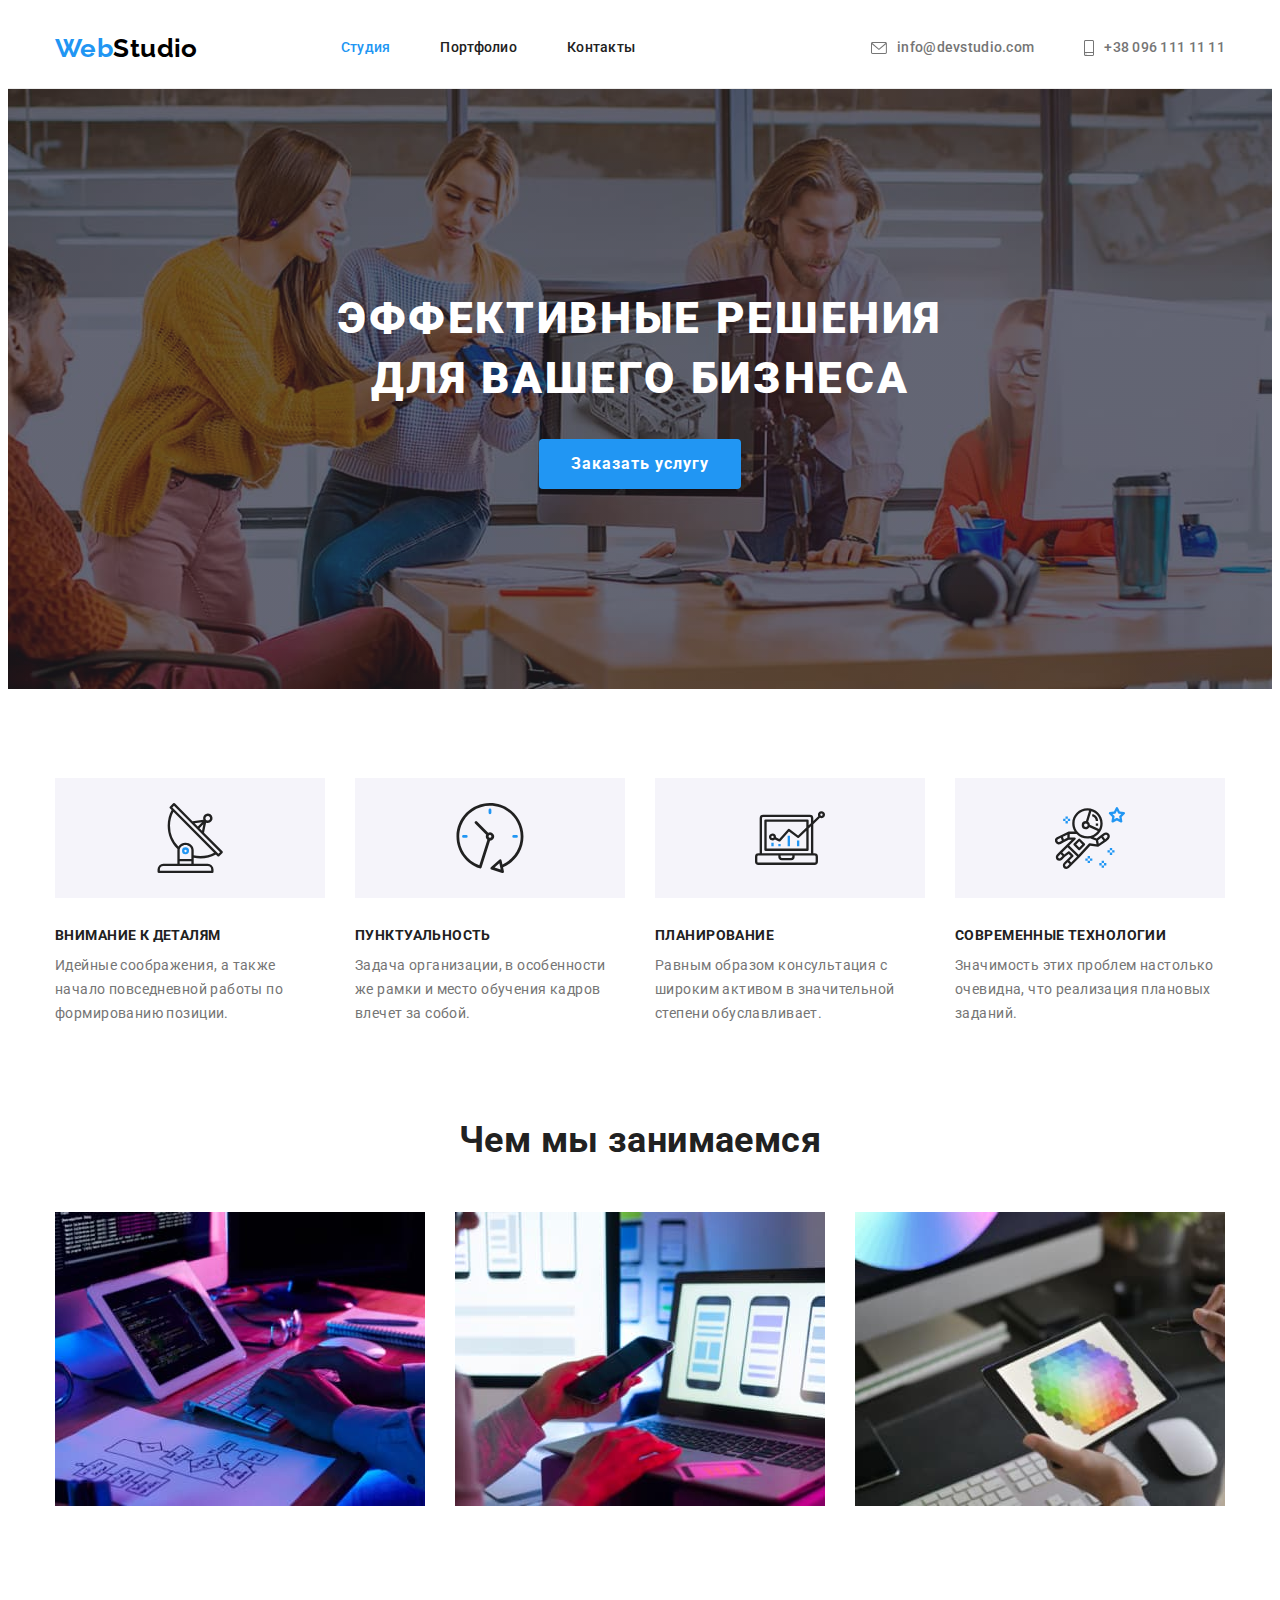
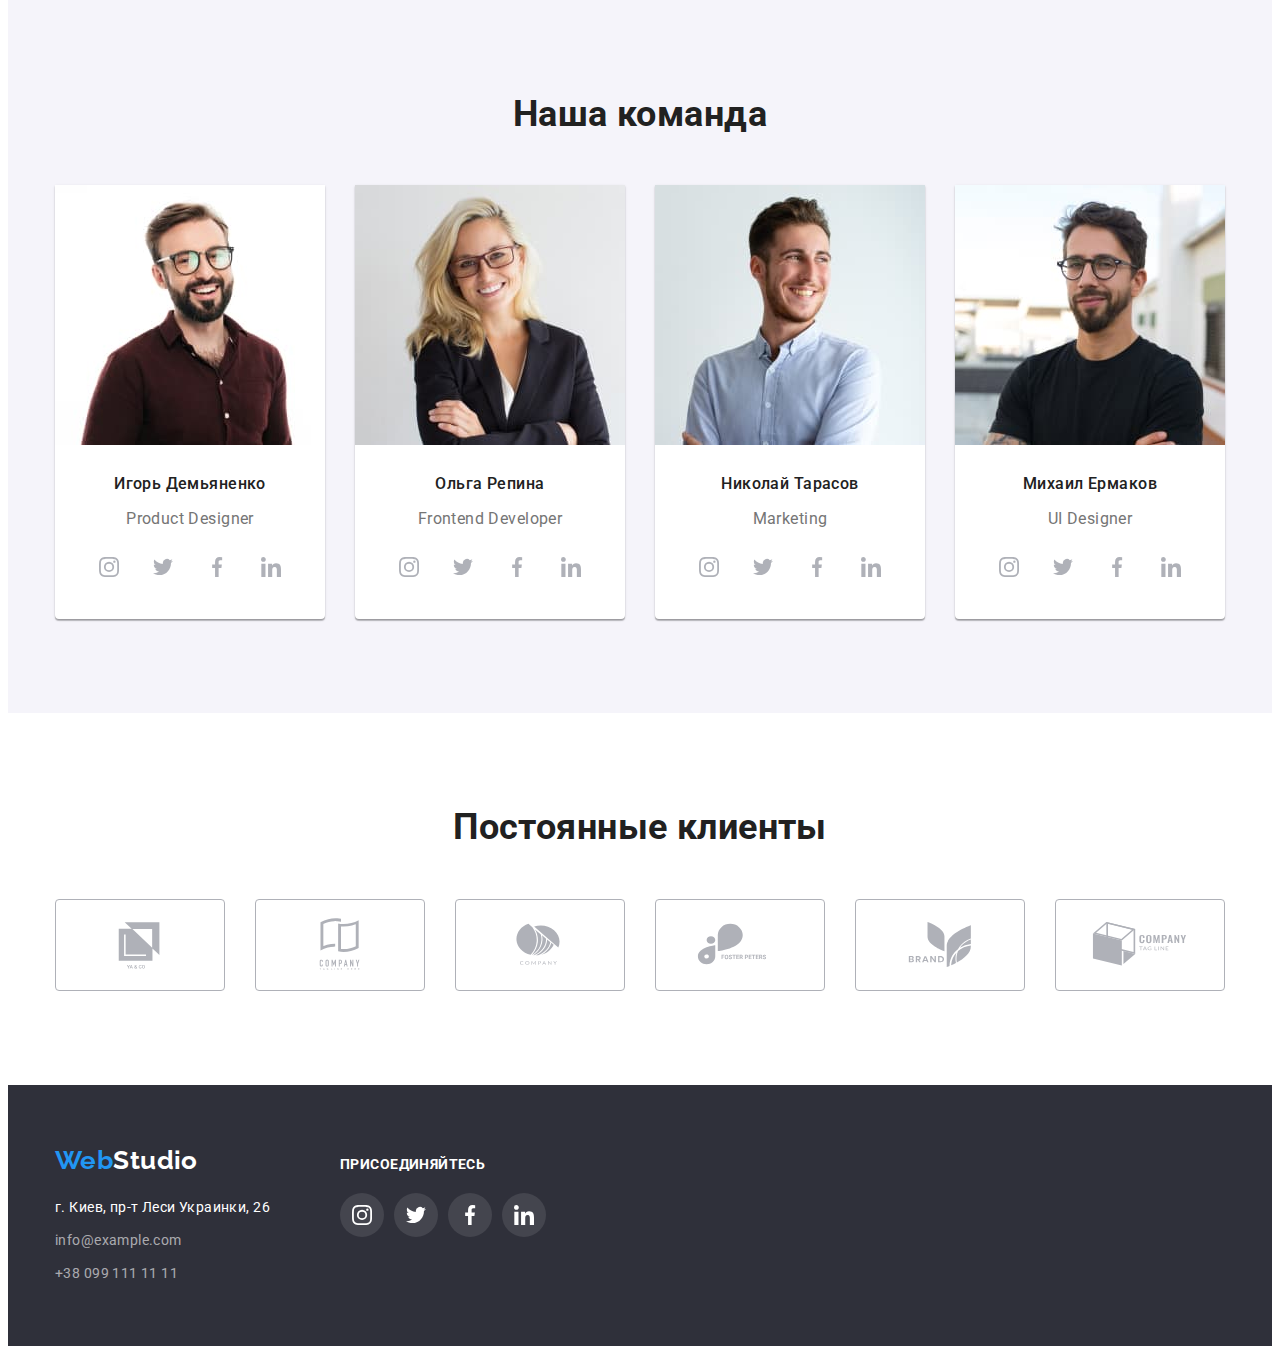
==== index.html @ 77bfec28 "создание модального окна" ====
<!DOCTYPE html>
<html lang="ru">
  <head>
    <meta charset="UTF-8" />
    <meta http-equiv="X-UA-Compatible" content="IE=edge" />
    <meta name="viewport" content="width=device-width, initial-scale=1.0" />
    <title>Photo app</title>
    <!-- Fonts start -->
    <link rel="preconnect" href="https://fonts.googleapis.com" />
    <link rel="preconnect" href="https://fonts.gstatic.com" crossorigin />
    <link
      href="https://fonts.googleapis.com/css2?family=Raleway:wght@700&family=Roboto:wght@400;500;700;900&display=swap"
      rel="stylesheet"
    />
    <!-- Fonts end -->
    <!-- Normalize styles start -->
    <link
      rel="stylesheet"
      href="https://cdnjs.cloudflare.com/ajax/libs/modern-normalize/1.1.0/modern-normalize.min.css"
      integrity="sha512-wpPYUAdjBVSE4KJnH1VR1HeZfpl1ub8YT/NKx4PuQ5NmX2tKuGu6U/JRp5y+Y8XG2tV+wKQpNHVUX03MfMFn9Q=="
      crossorigin="anonymous"
      referrerpolicy="no-referrer"
    />
    <!-- Normalize styles end -->
    <!-- Custom styles start -->
    <link rel="stylesheet" href="./css/style.css" />
    <!-- Custom styles end -->
  </head>
  <body>
    <!--Header-->
    <header class="header">
      <div class="container header-container">
        <nav class="header-nav">
          <a class="logo link" lang="en" href="index.html"
            >Web<span class="logo-studio-light">Studio</span></a
          >
          <ul class="site-nav list">
            <li class="item">
              <a class="current site-nav-item link" href="">Студия</a>
            </li>
            <li class="item">
              <a class="site-nav-item link" href="./portfolio.html">Портфолио</a>
            </li>
            <li class="item">
              <a class="site-nav-item link" href="">Контакты</a>
            </li>
          </ul>
        </nav>
        <ul class="aut-nav list">
          <li class="item">
            <a class="link current" href="mailto:info@devstudio.com">
              <svg class="header-icon icon-envelope" height="12px" width="16px">
                <use href="./images/icons.svg#icon-envelope"></use>
              </svg>
              info@devstudio.com</a
            >
          </li>
          <li class="item">
            <a class="link current" href="tel:+380961111111">
              <svg class="header-icon icon-smartphone" height="16px" width="10px">
                <use href="./images/icons.svg#icon-smartphone"></use>
              </svg>
              +38 096 111 11 11</a
            >
          </li>
        </ul>
      </div>
    </header>
    <!--  -->
    <!--Main-->
    <main>
      <!-- Hero -->
      <section class="hero overlay">
        <div class="container">
          <h1 class="hero-title">Эффективные решения для вашего бизнеса</h1>
          <button class="button" type="button" data-modal-open>Заказать услугу</button>
        </div>
      </section>
      <!--Features-->
      <section class="section-features section">
        <div class="container">
          <h2 class="section-title visually-hidden">Особенности</h2>
          <ul class="features list">
            <li class="item">
              <svg class="icon-group">
                <use href="./images/icons.svg#icon-Group"></use>
              </svg>
              <h3 class="title">Внимание к деталям</h3>
              <p class="text">
                Идейные соображения, а также начало повседневной работы по формированию позиции.
              </p>
            </li>
            <li class="item icon-clock">
              <svg class="icon-group">
                <use href="./images/icons.svg#icon-clock"></use>
              </svg>
              <h3 class="title">Пунктуальность</h3>
              <p class="text">
                Задача организации, в особенности же рамки и место обучения кадров влечет за собой.
              </p>
            </li>
            <li class="item icon-diagram">
              <svg class="icon-group">
                <use href="./images/icons.svg#icon-diagram"></use>
              </svg>
              <h3 class="title">Планирование</h3>
              <p class="text">
                Равным образом консультация с широким активом в значительной степени обуславливает.
              </p>
            </li>
            <li class="item icon-astronaut">
              <svg class="icon-group">
                <use href="./images/icons.svg#icon-astronaut"></use>
              </svg>
              <h3 class="title">Современные технологии</h3>
              <p class="text">
                Значимость этих проблем настолько очевидна, что реализация плановых заданий.
              </p>
            </li>
          </ul>
        </div>
      </section>
      <!--About-->
      <section class="section-about section">
        <div class="container">
          <h2 class="section-title">Чем мы занимаемся</h2>
          <ul class="work-list list">
            <li class="item">
              <img
                class="pic"
                src="./images/about/box-1.jpeg"
                alt="Десктопные приложения"
                width="370"
              />
            </li>
            <li class="item">
              <img
                class="pic"
                src="./images/about/box-2.jpeg"
                alt="Мобилиные приложения"
                width="370"
              />
            </li>
            <li class="item">
              <img
                class="pic"
                src="./images/about/box-3.jpeg"
                alt="Дизайнерские решения"
                width="370"
              />
            </li>
          </ul>
        </div>
      </section>
      <!--Team-->
      <section class="section-team section">
        <div class="container">
          <h2 class="section-title">Наша команда</h2>
          <ul class="user-list list">
            <li class="item">
              <img
                class="avatar"
                src="./images/Team/img-1.jpeg"
                alt="Игорь Демьяненко"
                width="270"
              />
              <div class="user-list-text">
                <h3 class="title">Игорь Демьяненко</h3>
                <p class="text" lang="en">Product Designer</p>
                <ul class="social-media list">
                  <li class="social-media-item">
                    <a
                      class="social-media-link"
                      href=""
                      target="_blank"
                      rel="noopener noreferrer"
                      aria-label="Instagram"
                    >
                      <svg class="social-media-icon" width="20" height="20">
                        <use href="./images/icons.svg#icon-instagram"></use></svg
                    ></a>
                  </li>
                  <li class="social-media-item">
                    <a
                      class="social-media-link"
                      href=""
                      target="_blank"
                      rel="noopener noreferrer"
                      aria-label="Twitter"
                    >
                      <svg class="social-media-icon" width="20" height="20">
                        <use href="./images/icons.svg#icon-twitter"></use></svg
                    ></a>
                  </li>
                  <li class="social-media-item">
                    <a
                      class="social-media-link"
                      href=""
                      target="_blank"
                      rel="noopener noreferrer"
                      aria-label="Facebook"
                    >
                      <svg class="social-media-icon" width="20" height="20">
                        <use href="./images/icons.svg#icon-facebook"></use></svg
                    ></a>
                  </li>
                  <li class="social-media-item">
                    <a
                      class="social-media-link"
                      href=""
                      target="_blank"
                      rel="noopener noreferrer"
                      aria-label="Linkedin"
                    >
                      <svg class="social-media-icon" width="20" height="20">
                        <use href="./images/icons.svg#icon-linkedin"></use></svg
                    ></a>
                  </li>
                </ul>
              </div>
            </li>
            <li class="item">
              <img class="avatar" src="./images/Team/img-2.jpeg" alt="Ольга Репина" width="270" />
              <div class="user-list-text">
                <h3 class="title">Ольга Репина</h3>
                <p class="text" lang="en">Frontend Developer</p>
                <ul class="social-media list">
                  <li class="social-media-item">
                    <a
                      class="social-media-link"
                      href=""
                      target="_blank"
                      rel="noopener noreferrer"
                      aria-label="Instagram"
                    >
                      <svg class="social-media-icon" width="20" height="20">
                        <use href="./images/icons.svg#icon-instagram"></use></svg
                    ></a>
                  </li>
                  <li class="social-media-item">
                    <a
                      class="social-media-link"
                      href=""
                      target="_blank"
                      rel="noopener noreferrer"
                      aria-label="Twitter"
                    >
                      <svg class="social-media-icon" width="20" height="20">
                        <use href="./images/icons.svg#icon-twitter"></use></svg
                    ></a>
                  </li>
                  <li class="social-media-item">
                    <a
                      class="social-media-link"
                      href=""
                      target="_blank"
                      rel="noopener noreferrer"
                      aria-label="Facebook"
                    >
                      <svg class="social-media-icon" width="20" height="20">
                        <use href="./images/icons.svg#icon-facebook"></use></svg
                    ></a>
                  </li>
                  <li class="social-media-item">
                    <a
                      class="social-media-link"
                      href=""
                      target="_blank"
                      rel="noopener noreferrer"
                      aria-label="Linkedin"
                    >
                      <svg class="social-media-icon" width="20" height="20">
                        <use href="./images/icons.svg#icon-linkedin"></use></svg
                    ></a>
                  </li>
                </ul>
              </div>
            </li>
            <li class="item">
              <img
                class="avatar"
                src="./images/Team/img-3.jpeg"
                alt="Николай Тарасов"
                width="270"
              />
              <div class="user-list-text">
                <h3 class="title">Николай Тарасов</h3>
                <p class="text" lang="en">Marketing</p>
                <ul class="social-media list">
                  <li class="social-media-item">
                    <a
                      class="social-media-link"
                      href=""
                      target="_blank"
                      rel="noopener noreferrer"
                      aria-label="Instagram"
                    >
                      <svg class="social-media-icon" width="20" height="20">
                        <use href="./images/icons.svg#icon-instagram"></use></svg
                    ></a>
                  </li>
                  <li class="social-media-item">
                    <a
                      class="social-media-link"
                      href=""
                      target="_blank"
                      rel="noopener noreferrer"
                      aria-label="Twitter"
                    >
                      <svg class="social-media-icon" width="20" height="20">
                        <use href="./images/icons.svg#icon-twitter"></use></svg
                    ></a>
                  </li>
                  <li class="social-media-item">
                    <a
                      class="social-media-link"
                      href=""
                      target="_blank"
                      rel="noopener noreferrer"
                      aria-label="Facebook"
                    >
                      <svg class="social-media-icon" width="20" height="20">
                        <use href="./images/icons.svg#icon-facebook"></use></svg
                    ></a>
                  </li>
                  <li class="social-media-item">
                    <a
                      class="social-media-link"
                      href=""
                      target="_blank"
                      rel="noopener noreferrer"
                      aria-label="Linkedin"
                    >
                      <svg class="social-media-icon" width="20" height="20">
                        <use href="./images/icons.svg#icon-linkedin"></use></svg
                    ></a>
                  </li>
                </ul>
              </div>
            </li>
            <li class="item">
              <img class="avatar" src="./images/Team/img-4.jpeg" alt="Михаил Ермаков" width="270" />
              <div class="user-list-text">
                <h3 class="title">Михаил Ермаков</h3>
                <p class="text" lang="en">UI Designer</p>
                <ul class="social-media list">
                  <li class="social-media-item">
                    <a
                      class="social-media-link"
                      href=""
                      target="_blank"
                      rel="noopener noreferrer"
                      aria-label="Instagram"
                    >
                      <svg class="social-media-icon" width="20" height="20">
                        <use href="./images/icons.svg#icon-instagram"></use></svg
                    ></a>
                  </li>
                  <li class="social-media-item">
                    <a
                      class="social-media-link"
                      href=""
                      target="_blank"
                      rel="noopener noreferrer"
                      aria-label="Twitter"
                    >
                      <svg class="social-media-icon" width="20" height="20">
                        <use href="./images/icons.svg#icon-twitter"></use></svg
                    ></a>
                  </li>
                  <li class="social-media-item">
                    <a
                      class="social-media-link"
                      href=""
                      target="_blank"
                      rel="noopener noreferrer"
                      aria-label="Facebook"
                    >
                      <svg class="social-media-icon" width="20" height="20">
                        <use href="./images/icons.svg#icon-facebook"></use></svg
                    ></a>
                  </li>
                  <li class="social-media-item">
                    <a
                      class="social-media-link"
                      href=""
                      target="_blank"
                      rel="noopener noreferrer"
                      aria-label="Linkedin"
                    >
                      <svg class="social-media-icon" width="20" height="20">
                        <use href="./images/icons.svg#icon-linkedin"></use></svg
                    ></a>
                  </li>
                </ul>
              </div>
            </li>
          </ul>
        </div>
      </section>
      <!--Clients-->
      <section class="clients section">
        <div class="clients container">
          <h2 class="section-title">Постоянные клиенты</h2>
          <ul class="clients-list list">
            <li class="clients-item">
              <a
                class="clients-link"
                href=""
                target="_blank"
                rel="noopener noreferrer"
                aria-label="Logo-1"
              >
                <svg class="clients-logo" width="106" height="60">
                  <use href="./images/icons.svg#icon-Logo-1"></use></svg
              ></a>
            </li>
            <li class="clients-item">
              <a
                class="clients-link"
                href=""
                target="_blank"
                rel="noopener noreferrer"
                aria-label="Logo-2"
              >
                <svg class="clients-logo" width="106" height="60">
                  <use href="./images/icons.svg#icon-Logo-2"></use></svg
              ></a>
            </li>
            <li class="clients-item">
              <a
                class="clients-link"
                href=""
                target="_blank"
                rel="noopener noreferrer"
                aria-label="Logo-3"
              >
                <svg class="clients-logo" width="106" height="60">
                  <use href="./images/icons.svg#icon-Logo-3"></use></svg
              ></a>
            </li>
            <li class="clients-item">
              <a
                class="clients-link"
                href=""
                target="_blank"
                rel="noopener noreferrer"
                aria-label="Logo-4"
              >
                <svg class="clients-logo" width="106" height="60">
                  <use href="./images/icons.svg#icon-Logo-4"></use></svg
              ></a>
            </li>
            <li class="clients-item">
              <a
                class="clients-link"
                href=""
                target="_blank"
                rel="noopener noreferrer"
                aria-label="Logo-5"
              >
                <svg class="clients-logo" width="106" height="60">
                  <use href="./images/icons.svg#icon-Logo-5"></use></svg
              ></a>
            </li>
            <li class="clients-item">
              <a
                class="clients-link"
                href=""
                target="_blank"
                rel="noopener noreferrer"
                aria-label="Logo-6"
              >
                <svg class="clients-logo" width="106" height="60">
                  <use href="./images/icons.svg#icon-Logo-6"></use></svg
              ></a>
            </li>
          </ul>
        </div>
      </section>
    </main>
    <!--Footer-->
    <footer class="footer">
      <div class="container footer-container">
        <div class="footer-container-address">
          <a class="logo link" lang="en" href="index.html"
            >Web<span class="logo-studio-dark">Studio</span></a
          >

          <address class="footer-address">
            <ul class="list">
              <li class="item">
                <a
                  class="footer-address-link link"
                  href="https://goo.gl/maps/THVWduqA6z6FaJsg8"
                  target="_blank"
                  rel="noopener"
                  >г. Киев, пр-т Леси Украинки, 26</a
                >
              </li>
              <li class="item">
                <a class="aut-address link" href="mailto:info@example.com">info@example.com</a>
              </li>
              <li class="item">
                <a class="aut-address link" href="tel:+380991111111">+38 099 111 11 11</a>
              </li>
            </ul>
          </address>
        </div>
        <div class="footer-social">
          <p class="footer-title">Присоединяйтесь</p>
          <ul class="footer-social-list list">
            <li class="footer-social-item">
              <a
                class="footer-social-link"
                href=""
                target="_blank"
                rel="noopener noreferrer"
                aria-label="Instagram"
              >
                <svg class="footer-social-icon" width="20" height="20">
                  <use href="./images/icons.svg#icon-instagram"></use></svg
              ></a>
            </li>
            <li class="footer-social-item">
              <a
                class="footer-social-link"
                href=""
                target="_blank"
                rel="noopener noreferrer"
                aria-label="Twitter"
              >
                <svg class="footer-social-icon" width="20" height="20">
                  <use href="./images/icons.svg#icon-twitter"></use></svg
              ></a>
            </li>
            <li class="footer-social-item">
              <a
                class="footer-social-link"
                href=""
                target="_blank"
                rel="noopener noreferrer"
                aria-label="Facebook"
              >
                <svg class="footer-social-icon" width="20" height="20">
                  <use href="./images/icons.svg#icon-facebook"></use></svg
              ></a>
            </li>
            <li class="footer-social-item">
              <a
                class="footer-social-link"
                href=""
                target="_blank"
                rel="noopener noreferrer"
                aria-label="Linkedin"
              >
                <svg class="footer-social-icon" width="20" height="20">
                  <use href="./images/icons.svg#icon-linkedin"></use></svg
              ></a>
            </li>
          </ul>
        </div>
      </div>
    </footer>
    <!-- Modal -->
    <div class="backdrop is-hidden" data-modal>
      <div class="modal">
        <p>dcdcdcdcdcdcdcc</p>
        <button type="button" data-modal-close>Закрыть</button>
      </div>
    </div>
    <script src="./js/modal.js"></script>
  </body>
</html>
---- css/style.css ----
:root {
   /* Fonts */
   --main-font: "Roboto";
   --secondary-font: "Raleway";

   /* Text colors */
   --primary-white-color: #FFFFFF;
   --primary-black-color: #212121;
   --accent-color: #2196F3;
   --upper-title-text: #757575;
   /* Bg colors */
   --primary-background-color: #E5E5E5;
   --secondary-background-color: #F5F4FA;
   --background-hero: #2F303A;

/* Other */
   --items: 4;
   --indent: 30px;
}

body {
   font-family: var(--main-font), sans-serif;
   font-size: 14px;
   letter-spacing: 0.03em;
   color: var(--primary-black-color);
   background-color: var(--primary-white-color);
}
  
*,
*::before,
*::after {
   box-sizing: border-box;
}

/* reset */
h1,
h2,
h3,
h4,
h5,
h6,
p {
   margin: 0;

}

img {
   display: block;
   max-width: 100%;
   height: auto;
}

/* Common styles start */
.section {
   padding-top: 94px;
   padding-bottom: 94px;
}

.container {
   width: 1200px;
   margin-left: auto;
   margin-right: auto;
   padding-left: 15px;
   padding-right: 15px;
}

.list {
   list-style: none;
   padding: 0;
   margin: 0;
}

.link {
   text-decoration: none;
}

/* Header */
.header {
   border-bottom: 1px solid #ECECEC;
}

.header-container,
.header-nav {
   display: flex;
   align-items: center;
}

.header-list-item:not(:last-child) {
   margin-right: 40px;
}

/* Logo */
.logo {
   font-family: var(--secondary-font), sans-serif;
   color: var(--accent-color);
   font-weight: 700;
   font-size: 26px;
   line-height: 1.19;
}

.logo-studio-light {
   color: #000000;
}

.logo-studio-dark {
   color: var(--primary-white-color);
}

/* Site nav */

.site-nav {
   margin-left: 93px;

   display: flex;
   align-items: center;
}

.site-nav .item {
   margin-left: 50px;
}

.site-nav .item:last-child {
   margin-right: 0;
}

.site-nav .link {
   display: block;
   padding-top: 32px;
   padding-bottom: 32px;
   color: var(--primary-black-color);
   font-weight: 500;
   line-height: 1.14;
   letter-spacing: 0.02em;
   text-decoration: none;
}

.site-nav .link:hover, 
.site-nav .link:focus {
   color: var(--accent-color);
}

.site-nav .link.current {
   color: var(--accent-color);
}



.aut-nav {
   margin-left: auto;
   display: flex;
   align-items: center;
}

.aut-nav .item + .item {
   margin-left: 50px;
}

.aut-nav .current {
   display: flex;
   align-items: center;
   padding-top: 32px;
   padding-bottom: 32px;

   color: var(--upper-title-text);
   font-weight: 500;
   line-height: 1.14;
   letter-spacing: 0.02em;
   text-decoration: none;
}

.aut-nav .link:hover,
.aut-nav .link:focus {
   color: var(--accent-color);
}

.header-icon {
   fill: currentColor;
   margin-right: 10px;
}


/* Overlay */

.overlay {
   max-width: 1600px;
   height: 600px;
   margin-left: auto;
   margin-right: auto;
   background-image:
   linear-gradient(to right, rgba(47, 48, 58, 0.4), rgba(47, 48, 58, 0.4)), 
   url(../images/Hero/Hero.jpeg);
   
   background-repeat: no-repeat;
   background-position: center;
   background-size: cover;
}

/* Hero */
.hero {
   background-color: var(--background-hero);
   text-align: center;
   padding: 200px 0;
}

.hero-title {
   margin: 0 auto;
   margin-bottom: 30px;
   width: 696px;
   color: var(--primary-white-color);
   font-weight: 900;
   font-size: 44px;
   line-height: 1.36;
   letter-spacing: 0.06em;
   text-transform: uppercase;
}

/* Section */

.section-about {
   padding-top: 0;
}

.section-features {
   padding-top: 89px;
}

.section-team {
   background-color: var(--secondary-background-color);
}

.section-title {
   /* padding-top: 0;
   margin-top: 0px; */
   margin-bottom: 50px;
   color: var(--primary-black-color);
   font-weight: 700;
   font-size: 36px;
   line-height: 1.16;
   text-align: center;
}

.visually-hidden {
   position: absolute;
   width: 1px;
   height: 1px;
   margin: -1px;
   border: 0;
   padding: 0;
   white-space: nowrap;
   clip-path: inset(100%);
   clip: rect(0 0 0 0);
   overflow: hidden;
}


/* Features */
.features {
   display: flex;
}
.features .item {
   margin-right: 30px;
   width: 270px;
}
.features .item:last-child {
   margin-right: 0;
}

.icon-group {
   display: block;
   content: "";
   width: 270px;
   height: 120px;
   margin-bottom: 30px;
   background-color: var(--secondary-background-color);
   padding: 25px 100px;

}

.features .title {
   margin-bottom: 10px;
   color: var(--primary-black-c);
   text-transform: uppercase;
   font-weight: 700;
   font-size: 14px;
   line-height: 1.14;
}

.features .text {
   color: var(--upper-title-text);
   line-height: 1.71;
}
/* About */

.work-list {
   display: flex;
   justify-content: space-between;
}
.work-list .item:not(:last-child) {
   margin-right: 30px;
}

/* Team */
.user-list {
   display: flex;
   flex-wrap: wrap;
   justify-content: space-between;

}

.user-list .item {
   margin-right: 30px;
   background-color: #FFFFFF;
   box-shadow: 0px 1px 3px rgba(0, 0, 0, 0.12), 0px 1px 1px rgba(0, 0, 0, 0.14), 0px 2px 1px rgba(0, 0, 0, 0.2);
   border-radius: 0px 0px 4px 4px;
}

.user-list .item:last-child {
   margin-right: 0;
}

/* Button */
.button {
   display: inline-block;
   border-radius: 4px;
   padding: 10px 32px;
   min-width: 200px;
   font-family: var(--main-font);
   color: var(--primary-white-color);
   background-color: var(--accent-color);
   font-size: 16px;
   font-weight: 700;
   line-height: 1.88;
   border: none;
   text-decoration: none;
   text-align: center;
   letter-spacing: 0.06em;
   cursor: pointer;
   box-shadow: 0px 4px 4px rgba(0, 0, 0, 0.15);
}

.button:hover,
.button:focus {
   background-color: #188CE8;
}
/* Filters */
.filters-list {
   display: flex;
   margin-bottom: 50px;
   justify-content: center;
}

.filters-list .item {
   margin-right: 8px;
}
.filters-list .item:last-child {
   margin-right: 0;
}

.filters-button {
   display: inline-block;
   border-radius: 4px;
   padding: 6px 22px;

   font-family: var(--main-font);
   font-weight: 500;
   line-height: 1.62;
   border: none;
   font-size: 16px;
   text-align: center;
   letter-spacing: 0.03em;

   background-color: var(--secondary-background-color);
   color: var(--primary-black-color);
   cursor: pointer;
}

.filters-button:hover,
.filters-button:focus {
   background-color: var(--accent-color);
   color: var(--primary-white-color);
   box-shadow: 0px 3px 1px rgba(0, 0, 0, 0.1),
      0px 1px 2px rgba(0, 0, 0, 0.08),
      0px 2px 2px rgba(0, 0, 0, 0.12);
}

/* User */

.user-list .title {
   margin-bottom: 16px;
   color: var(--primary-black-color);
   font-weight: 500;
   font-size: 16px;
   line-height: 1.18;
   text-align: center;
}
.user-list .text {
   color: var(--upper-title-text);
   font-weight: 400;
   font-size: 16px;
   line-height: 1.18;
   text-align: center;
}
.user-list-text {
   padding-top: 30px;
   padding-bottom: 30px;
}

/* Social */
.social-media {
   display: flex;
   justify-content: center;
   margin-top: 16px;
}

.social-media-item:not(:last-child) {
   margin-right: 10px;
}

.social-media-link {
   display: flex;
   align-items: center;
   justify-content: center;
   color: #AFB1B8;
   border-radius: 50%;
   width: 44px;
   height: 44px;
}

.social-media-link:hover,
.social-media-link:focus {
   background-color: var(--accent-color);
   color: var(--primary-white-color);
}

.social-media-icon {
   fill: currentColor;
}

/* Clients */


.clients-list {
   display: flex;
   justify-content: center;

}

.clients-item:not(:last-child) {
   margin-right: 30px;

}

.clients-link {
   display: flex;
   align-items: center;
   justify-content: center;
   width: 170px;
   height: 92px;
   color: #AFB1B8;
   border: 1px solid #AFB1B8;
   border-radius: 4px;
}

.clients-link:hover,
.clients-link:focus {
   color: var(--accent-color);
   border-color: var(--accent-color);
}
.clients-logo {
   fill: currentColor;

}

/* Footer */
.footer {
   background-color: #2F303A;
   padding: 60px 0;
}

.footer-container {
   display: flex;
   align-items: baseline;
}


.footer-address {
   margin-top: 20px;
   font-style: normal;
   font-weight: 400;
   font-size: 14px;
   line-height: 1.71;
}

.footer-address .item:not(:last-child) {
   margin-bottom: 9px;
}





.footer-address-link {
   color: var(--primary-white-color);
   font-weight: 400;
   font-size: 14px;
   line-height: 1.71;

}
.footer-address-link:hover,
.footer-address-link:focus {
   color: var(--accent-color);
}


.aut-address {
   color: rgba(255, 255, 255, 0.6);
   margin-bottom: 9px;
}

.aut-address:hover,
.aut-address:focus {
   color: var(--accent-color);
}

/* Footer social */

.footer-social {
   margin-left: 70px;

}

.footer-title {
   font-family: var(--main-font);
   font-weight: 700;
   font-size: 14px;
   line-height: 1.14;
   text-transform: uppercase;
   color: var(--primary-white-color);
   margin-bottom: 20px;
}

.footer-social-list {
   display: flex;
   justify-content: center;
}

.footer-social-item:not(:last-child) {
   margin-right: 10px;
}

.footer-social-link {
   display: flex;
   align-items: center;
   justify-content: center;
   background-color: rgba(255, 255, 255, 0.1);;
   border-radius: 50%;
   width: 44px;
   height: 44px;
}

.footer-social-link:hover,
.footer-social-link:focus {
   background-color: var(--accent-color);
   color: var(--primary-white-color);
}

.footer-social-icon {
   fill: var(--primary-white-color);
}

/* Portfolio */
.portfolio {
   padding-top: 94px;
   padding-bottom: 94px;
}

/* Project */
.project {
   display: flex;
   flex-wrap: wrap;
}
.project-list {
   width: 370px;
   margin-right: 30px;
   margin-bottom: 30px;
}

.project-list:nth-child(3n) {
   margin-right: 0;
}

.project-list:nth-last-child(-n+3) {
   margin-bottom: 0;
}

.project-link {
   display: block;
}

.project-text {
   margin-bottom: 4px;
   color: var(--primary-black-color);
   font-weight: 700;
   font-size: 18px;
   line-height: 2;
   letter-spacing: 0.06em;
}
.project-uppertitle {
   color: var(--upper-title-text);
   font-size: 16px;
   font-weight: 400;
   line-height: 1.87;
}
.project-list-text {
   padding: 20px 24px;
   border: 1px solid #EEEEEE;
   border-top: none;
}

.project-list:hover,
.project-list:focus {
   box-shadow: 0px 1px 1px rgba(0, 0, 0, 0.12),
      0px 4px 4px rgba(0, 0, 0, 0.06),
      1px 4px 6px rgba(0, 0, 0, 0.16);
}

/* Modal */

.backdrop {
   position: fixed;
   top: 0;
   left: 0;
   width: 100%;
   height: 100%;
   background-color: rgba(0, 0, 0, 0.2);
}

.backdrop.is-hidden {
   opacity: 0;
   pointer-events: none;
}

.modal {
   width: 500px;
   height: 500px;
   background-color: var(--primary-white-color);

   position: absolute;
   top: 50%;
   left: 50%;
   transform: translate(-50%, -50%);

}
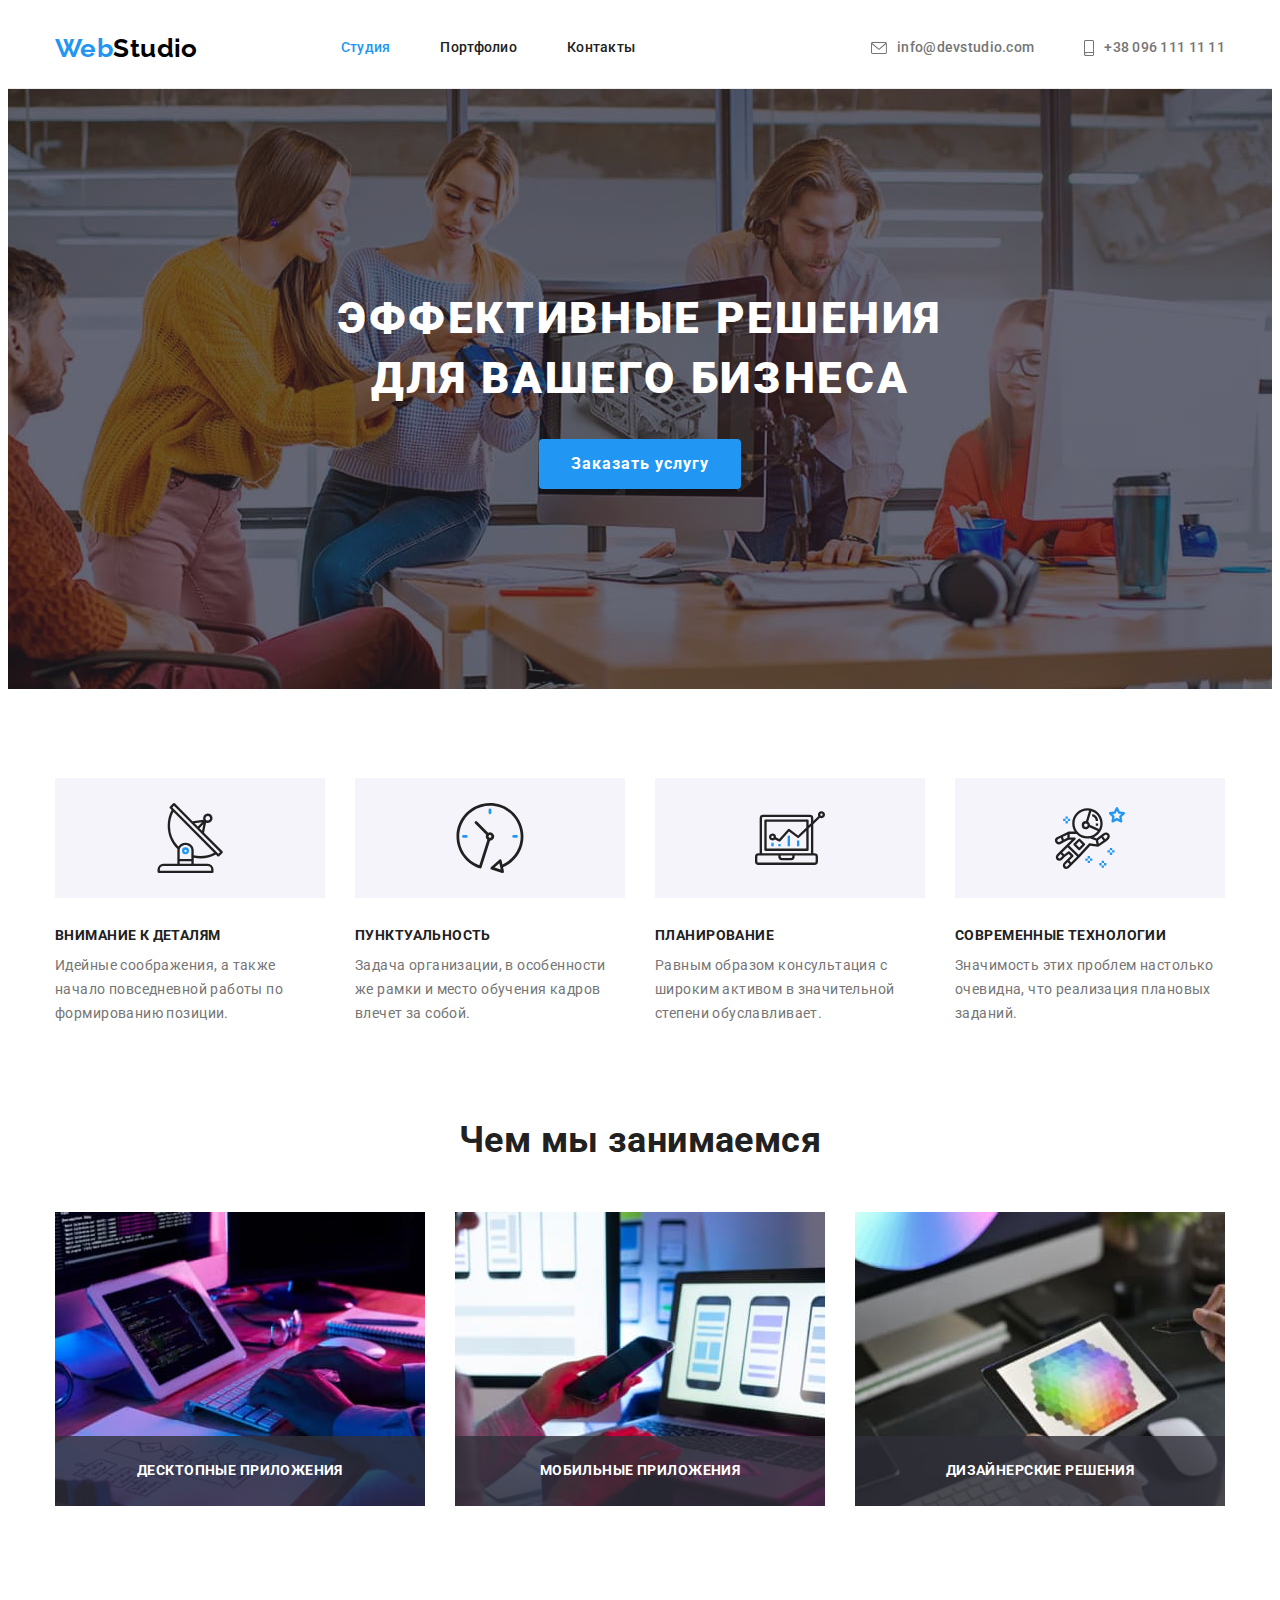
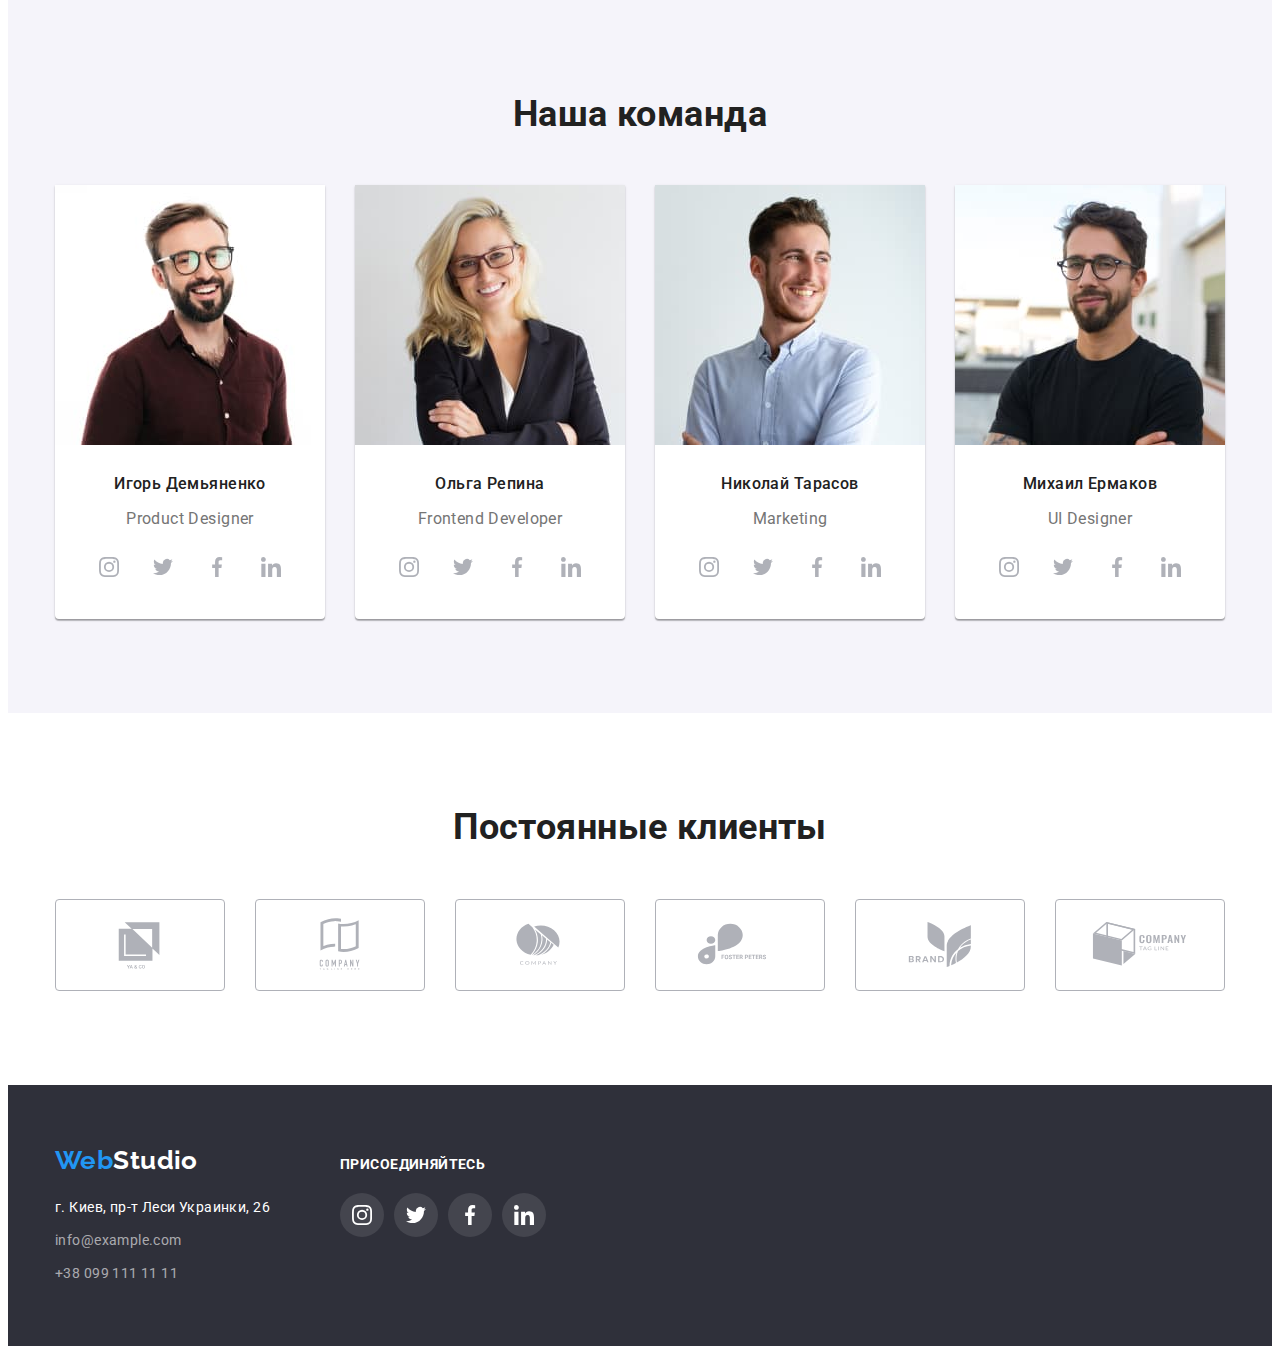
==== commit 63e27d65: "робота со стилями" ====
--- a/index.html
+++ b/index.html
@@ -126,28 +126,37 @@
           <h2 class="section-title">Чем мы занимаемся</h2>
           <ul class="work-list list">
             <li class="item">
-              <img
-                class="pic"
-                src="./images/about/box-1.jpeg"
-                alt="Десктопные приложения"
-                width="370"
-              />
-            </li>
-            <li class="item">
-              <img
-                class="pic"
-                src="./images/about/box-2.jpeg"
-                alt="Мобилиные приложения"
-                width="370"
-              />
-            </li>
-            <li class="item">
-              <img
-                class="pic"
-                src="./images/about/box-3.jpeg"
-                alt="Дизайнерские решения"
-                width="370"
-              />
+              <div class="work">
+                <h3 class="work-item-text">Десктопные приложения</h3>
+                <img
+                  class="pic"
+                  src="./images/about/box-1.jpeg"
+                  alt="Десктопные приложения"
+                  width="370"
+                />
+              </div>
+            </li>
+            <li class="item">
+              <div class="work">
+                <h3 class="work-item-text">Мобильные приложения</h3>
+                <img
+                  class="pic"
+                  src="./images/about/box-2.jpeg"
+                  alt="Мобилиные приложения"
+                  width="370"
+                />
+              </div>
+            </li>
+            <li class="item">
+              <div class="work">
+                <h3 class="work-item-text">Дизайнерские решения</h3>
+                <img
+                  class="pic"
+                  src="./images/about/box-3.jpeg"
+                  alt="Дизайнерские решения"
+                  width="370"
+                />
+              </div>
             </li>
           </ul>
         </div>
@@ -566,7 +575,11 @@
     <div class="backdrop is-hidden" data-modal>
       <div class="modal">
         <p>dcdcdcdcdcdcdcc</p>
-        <button type="button" data-modal-close>Закрыть</button>
+        <button type="button" data-modal-close>
+          <svg class="modal-icon">
+            <use href="./images/icons.svg#close" width="18" height="18"></use>
+          </svg>
+        </button>
       </div>
     </div>
     <script src="./js/modal.js"></script>
--- a/css/style.css
+++ b/css/style.css
@@ -295,9 +295,51 @@
    display: flex;
    justify-content: space-between;
 }
+
 .work-list .item:not(:last-child) {
    margin-right: 30px;
 }
+
+.work {
+   position: relative;
+}
+
+.work-list .work::before {
+   content: "";
+   position: absolute;
+   bottom: 0;
+   left: 0;
+   right: 0;
+   display: block;
+   width: 100%;
+   height: 70px;
+   background-color: rgba(47, 48, 58, 0.8);
+
+}
+
+
+
+
+.work-item-text {
+   display: flex;
+   flex-direction: column;
+   justify-content: center;
+   position: absolute;
+   
+   bottom: 0;
+   width: 100%;
+   height: 70px;
+
+   font-family: var(--main-font);
+   font-weight: 700;
+   font-size: 14px;
+   line-height: 1.14;
+   text-align: center;
+   text-transform: uppercase;
+   color: var(--primary-white-color);
+}
+
+
 
 /* Team */
 .user-list {
@@ -652,29 +694,32 @@
 
 }
 
-
-
-
-
-
-
-
-
-
-
-
-
-
-
-
-
-
-
-
-
-
-
-
-
-
-
+.modal-icon {
+
+}
+
+
+
+
+
+
+
+
+
+
+
+
+
+
+
+
+
+
+
+
+
+
+
+
+
+
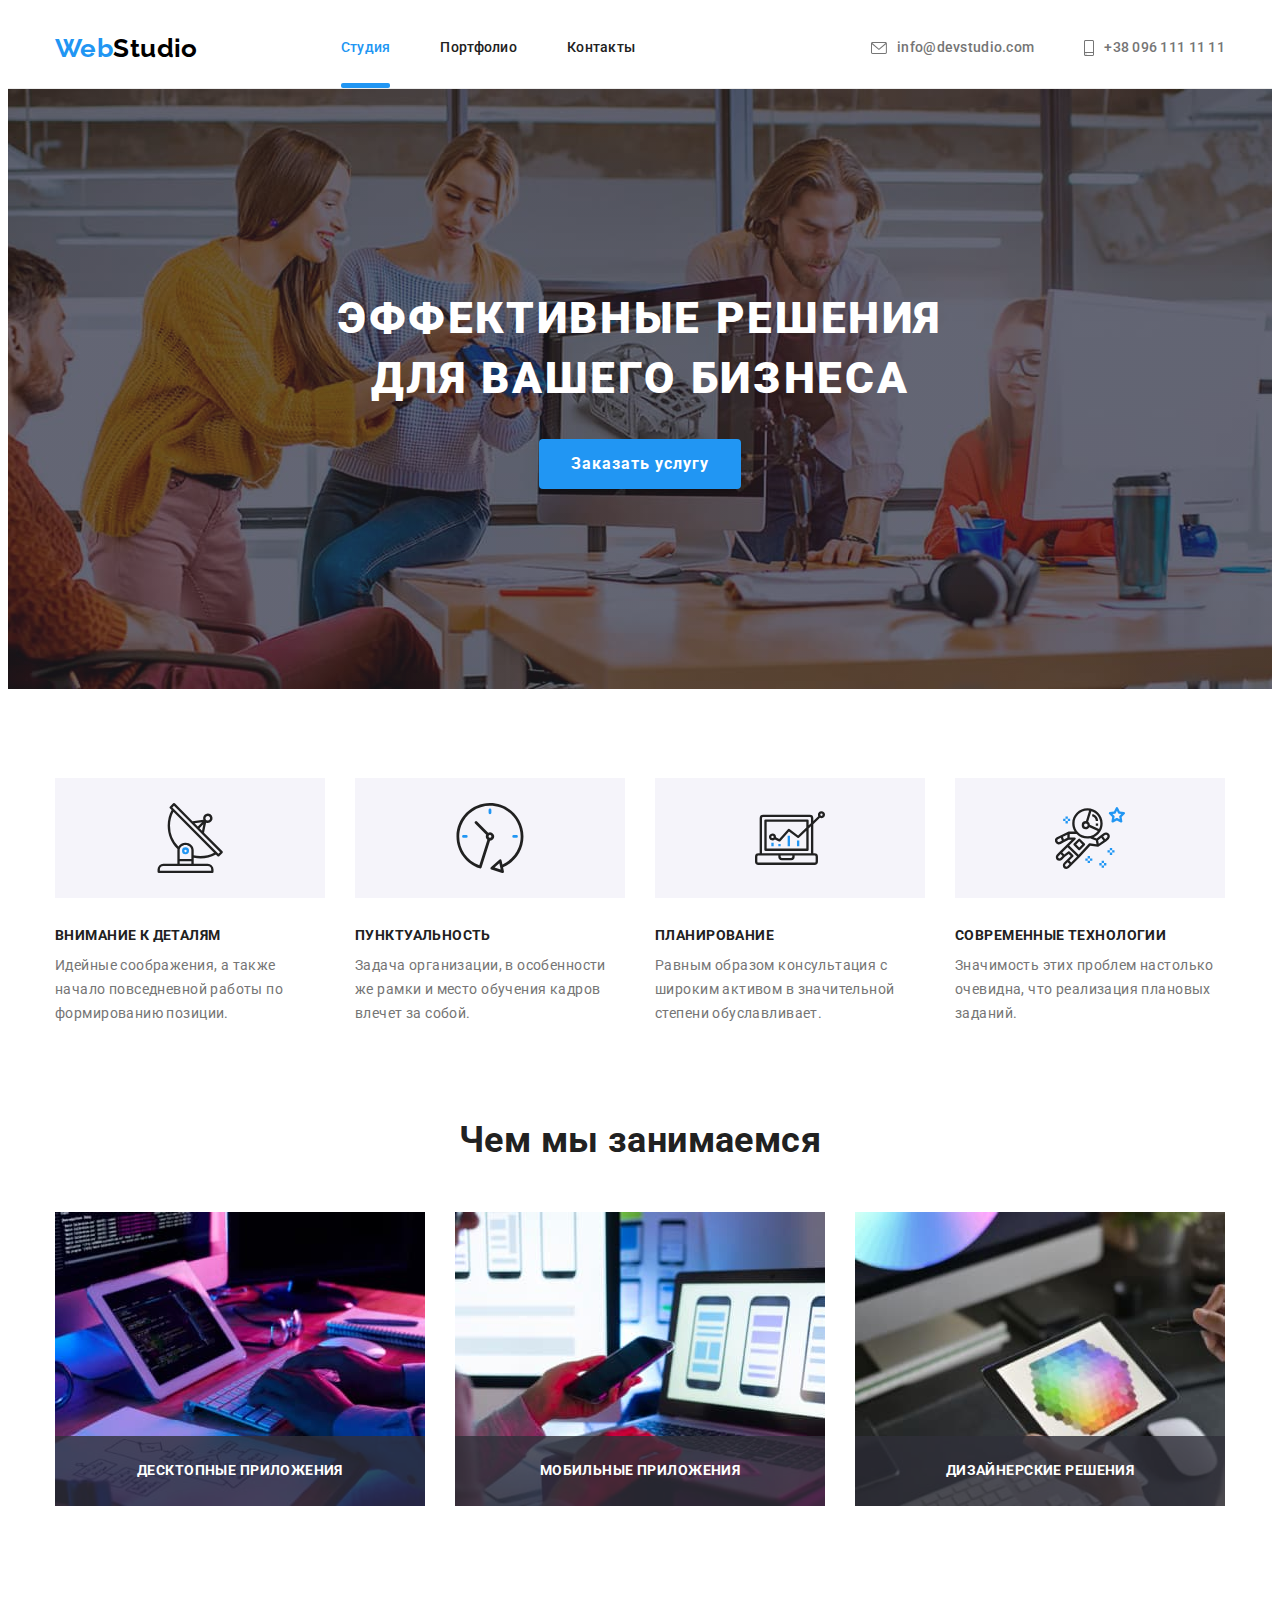
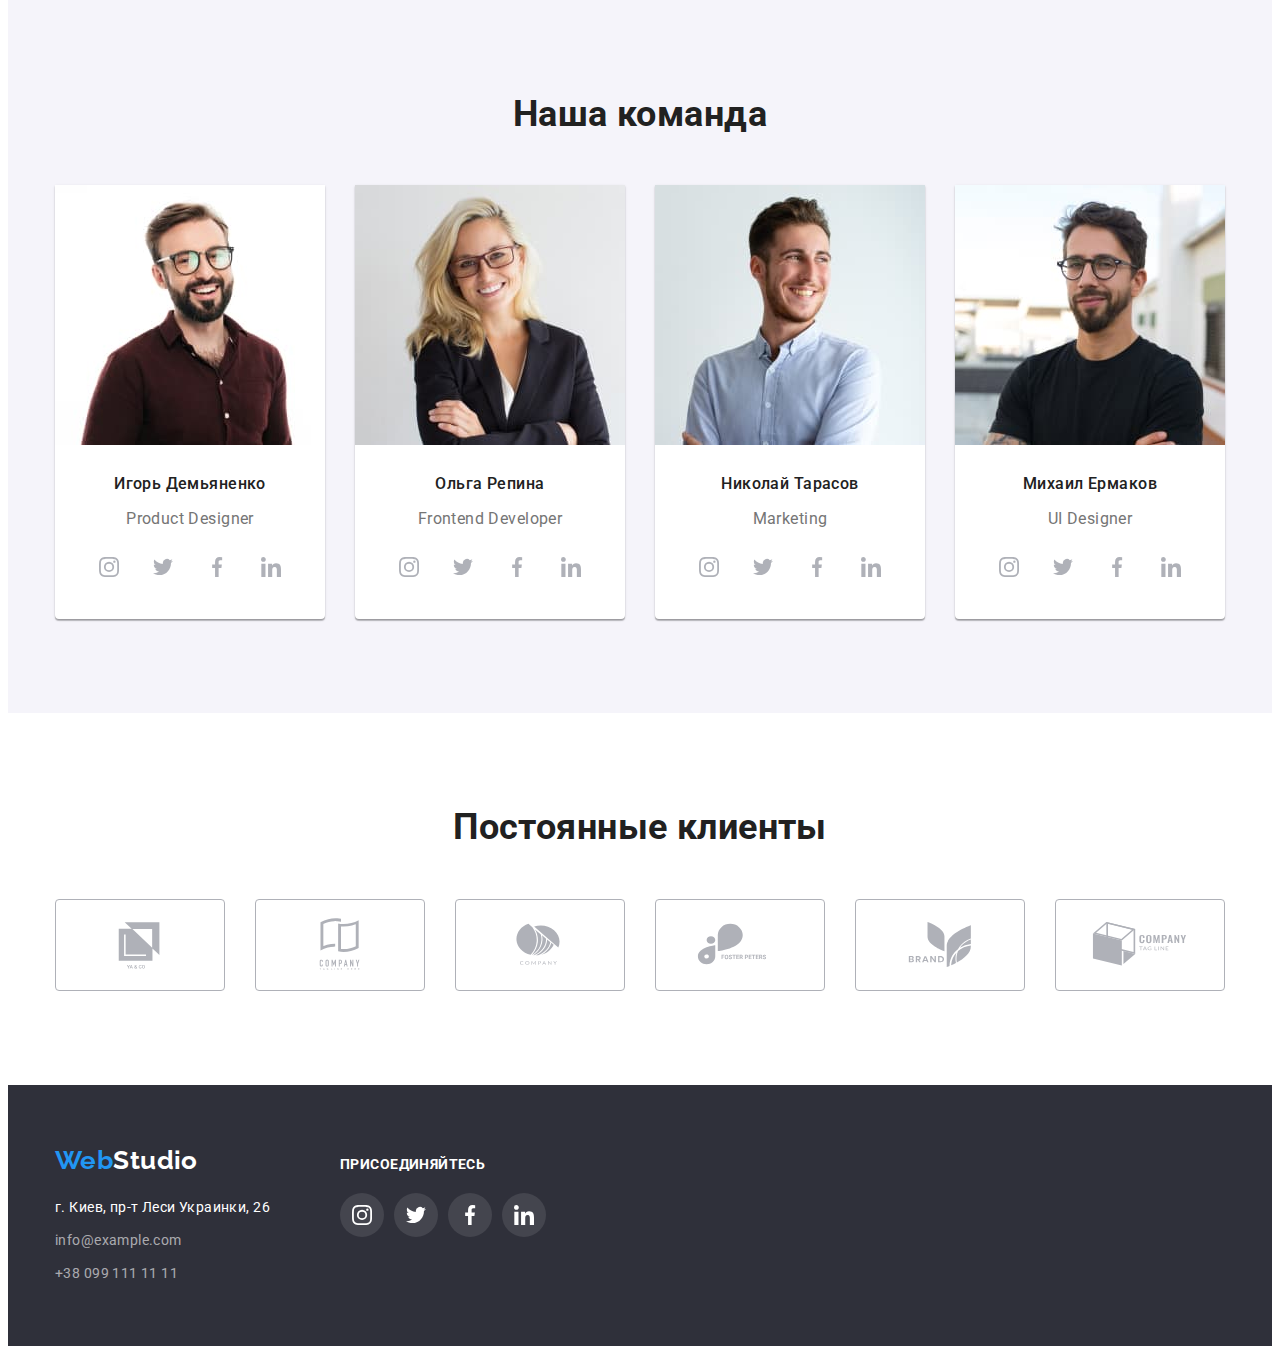
==== commit 49665c4e: "робота з css" ====
--- a/index.html
+++ b/index.html
@@ -35,14 +35,14 @@
             >Web<span class="logo-studio-light">Studio</span></a
           >
           <ul class="site-nav list">
-            <li class="item">
-              <a class="current site-nav-item link" href="">Студия</a>
-            </li>
-            <li class="item">
-              <a class="site-nav-item link" href="./portfolio.html">Портфолио</a>
-            </li>
-            <li class="item">
-              <a class="site-nav-item link" href="">Контакты</a>
+            <li class="item current">
+              <a class="site-nav-link current link" href="">Студия</a>
+            </li>
+            <li class="item">
+              <a class="site-nav-link link" href="./portfolio.html">Портфолио</a>
+            </li>
+            <li class="item">
+              <a class="site-nav-link link" href="">Контакты</a>
             </li>
           </ul>
         </nav>
@@ -574,10 +574,10 @@
     <!-- Modal -->
     <div class="backdrop is-hidden" data-modal>
       <div class="modal">
-        <p>dcdcdcdcdcdcdcc</p>
-        <button type="button" data-modal-close>
-          <svg class="modal-icon">
-            <use href="./images/icons.svg#close" width="18" height="18"></use>
+        <p></p>
+        <button class="button-close" type="button" aria-label="close" data-modal-close>
+          <svg class="close-icon">
+            <use href="./images/icons.svg#close"></use>
           </svg>
         </button>
       </div>
--- a/css/style.css
+++ b/css/style.css
@@ -16,6 +16,7 @@
 /* Other */
    --items: 4;
    --indent: 30px;
+   --timing-function: 250 ms cubic-bezier(0.4, 0, 0.2, 1) ease-in-out;
 }
 
 body {
@@ -109,6 +110,7 @@
 /* Site nav */
 
 .site-nav {
+
    margin-left: 93px;
 
    display: flex;
@@ -117,10 +119,24 @@
 
 .site-nav .item {
    margin-left: 50px;
+   position: relative;
 }
 
 .site-nav .item:last-child {
    margin-right: 0;
+}
+
+
+
+.site-nav-link.current::after {
+   content: "";
+   position: absolute;
+   left: 0;
+   bottom: 0;
+   width: 100%;
+   height: 5px;
+   background-color: var(--accent-color);
+   border-radius: 2px;
 }
 
 .site-nav .link {
@@ -132,6 +148,7 @@
    line-height: 1.14;
    letter-spacing: 0.02em;
    text-decoration: none;
+   transition: color var(--timing-function);
 }
 
 .site-nav .link:hover, 
@@ -139,9 +156,12 @@
    color: var(--accent-color);
 }
 
-.site-nav .link.current {
-   color: var(--accent-color);
-}
+
+
+.item.current > .link {
+   color: var(--accent-color);   
+}
+
 
 
 
@@ -171,6 +191,7 @@
 .aut-nav .link:hover,
 .aut-nav .link:focus {
    color: var(--accent-color);
+   transition: color var(--timing-function);
 }
 
 .header-icon {
@@ -378,6 +399,8 @@
    letter-spacing: 0.06em;
    cursor: pointer;
    box-shadow: 0px 4px 4px rgba(0, 0, 0, 0.15);
+
+   transition: background-color var(--timing-function);
 }
 
 .button:hover,
@@ -414,6 +437,11 @@
    background-color: var(--secondary-background-color);
    color: var(--primary-black-color);
    cursor: pointer;
+
+   transition: 
+   background-color var(--timing-function), 
+   color var(--timing-function),
+   box-shadow var(--timing-function);
 }
 
 .filters-button:hover,
@@ -466,6 +494,10 @@
    border-radius: 50%;
    width: 44px;
    height: 44px;
+
+   transition: 
+   background-color var(--timing-function), 
+   color var(--timing-function);
 }
 
 .social-media-link:hover,
@@ -501,12 +533,17 @@
    color: #AFB1B8;
    border: 1px solid #AFB1B8;
    border-radius: 4px;
+
+   transition: 
+   color var(--timing-function), 
+   border-color var(--timing-function);
 }
 
 .clients-link:hover,
 .clients-link:focus {
    color: var(--accent-color);
    border-color: var(--accent-color);
+
 }
 .clients-logo {
    fill: currentColor;
@@ -547,6 +584,8 @@
    font-size: 14px;
    line-height: 1.71;
 
+   transition: color var(--timing-function);
+
 }
 .footer-address-link:hover,
 .footer-address-link:focus {
@@ -557,6 +596,8 @@
 .aut-address {
    color: rgba(255, 255, 255, 0.6);
    margin-bottom: 9px;
+
+   transition: color var(--timing-function);
 }
 
 .aut-address:hover,
@@ -598,6 +639,10 @@
    border-radius: 50%;
    width: 44px;
    height: 44px;
+
+   transition: 
+   background-color var(--timing-function),
+   color var(--timing-function);
 }
 
 .footer-social-link:hover,
@@ -638,6 +683,8 @@
 .project-link {
    display: block;
 }
+
+
 
 .project-text {
    margin-bottom: 4px;
@@ -647,16 +694,46 @@
    line-height: 2;
    letter-spacing: 0.06em;
 }
+
 .project-uppertitle {
    color: var(--upper-title-text);
    font-size: 16px;
    font-weight: 400;
    line-height: 1.87;
 }
-.project-list-text {
-   padding: 20px 24px;
-   border: 1px solid #EEEEEE;
-   border-top: none;
+
+
+.product-actions {
+   position: absolute;
+   top: 0;
+   right: 0;
+   transform: translate(0%, 37%);
+
+   display: flex;
+
+   margin-left: 24px;
+   margin-right: 24px;
+
+   opacity: 0;
+   transition: opacity var(--timing-function);
+}
+
+.project-link:hover .product-actions {
+   opacity: 1;
+}
+
+
+.product-actions-text {
+   font-family: var(--main-font);
+   font-weight: 400;
+   font-size: 18px;
+   line-height: 1.55;
+   color: var(--primary-white-color);
+
+}
+
+.project-list {
+   transition: box-shadow var(--timing-function);
 }
 
 .project-list:hover,
@@ -665,6 +742,47 @@
       0px 4px 4px rgba(0, 0, 0, 0.06),
       1px 4px 6px rgba(0, 0, 0, 0.16);
 }
+
+.product-thumb {
+   position: relative;
+   overflow: hidden;
+}
+
+.project-overlay {
+   position: absolute;
+   top: 0;
+   left: 0;
+
+   transform: translateY(100%);
+
+   width: 100%;
+   height: 100%;
+   display: flex;
+   align-items: center;
+   justify-items: center;
+   padding: 24px;
+   backdrop-filter: blur(5px);
+   background-color: rgba(33, 150, 243, 0.9);
+   /* opacity: 0; */
+
+   transition: transform var(--timing-function);
+}
+
+/* .project-link:hover .project-overlay {
+   opacity: 1;
+} */
+
+.project-list:hover .project-overlay {
+   transform: translateY(0);
+}
+
+.project-list-text {
+   padding: 20px 24px;
+   border: 1px solid #EEEEEE;
+   border-top: none;
+}
+
+
 
 /* Modal */
 
@@ -682,44 +800,79 @@
    pointer-events: none;
 }
 
+.backdrop.is-hidden .modal {
+   transform: translate(-50%, -50%) scale(0.9);
+}
+
+
 .modal {
-   width: 500px;
-   height: 500px;
-   background-color: var(--primary-white-color);
-
    position: absolute;
    top: 50%;
    left: 50%;
-   transform: translate(-50%, -50%);
-
-}
-
-.modal-icon {
-
-}
-
-
-
-
-
-
-
-
-
-
-
-
-
-
-
-
-
-
-
-
-
-
-
-
-
-
+
+   min-width: 400px;
+   min-height: 500px;
+
+   background-color: var(--primary-white-color);
+
+   transform: translate(-50%, -50%) scale(1);
+
+   transition: transform var(--timing-function);
+
+   box-shadow: 0px 1px 3px rgba(0, 0, 0, 0.12), 0px 1px 1px rgba(0, 0, 0, 0.14), 0px 2px 1px rgba(0, 0, 0, 0.2);
+   border-radius: 4px;
+}
+
+.button-close {
+   position: absolute;
+   top: 0;
+   right: 0;
+   margin-top: 8px;
+   margin-right: 8px;
+
+   display: flex;
+   align-items: center;
+   justify-content: center;
+
+   width: 30px;
+   height: 30px;
+   padding: 0;
+   border: none;
+   border-radius: 50%;
+
+   background-color: var(--primary-white-color);
+   border: 1px solid rgba(0, 0, 0, 0.1);
+
+   cursor: pointer;
+}
+
+.close-icon {
+   width: 18px;
+   height: 18px;
+}
+
+
+
+
+
+
+
+
+
+
+
+
+
+
+
+
+
+
+
+
+
+
+
+
+
+
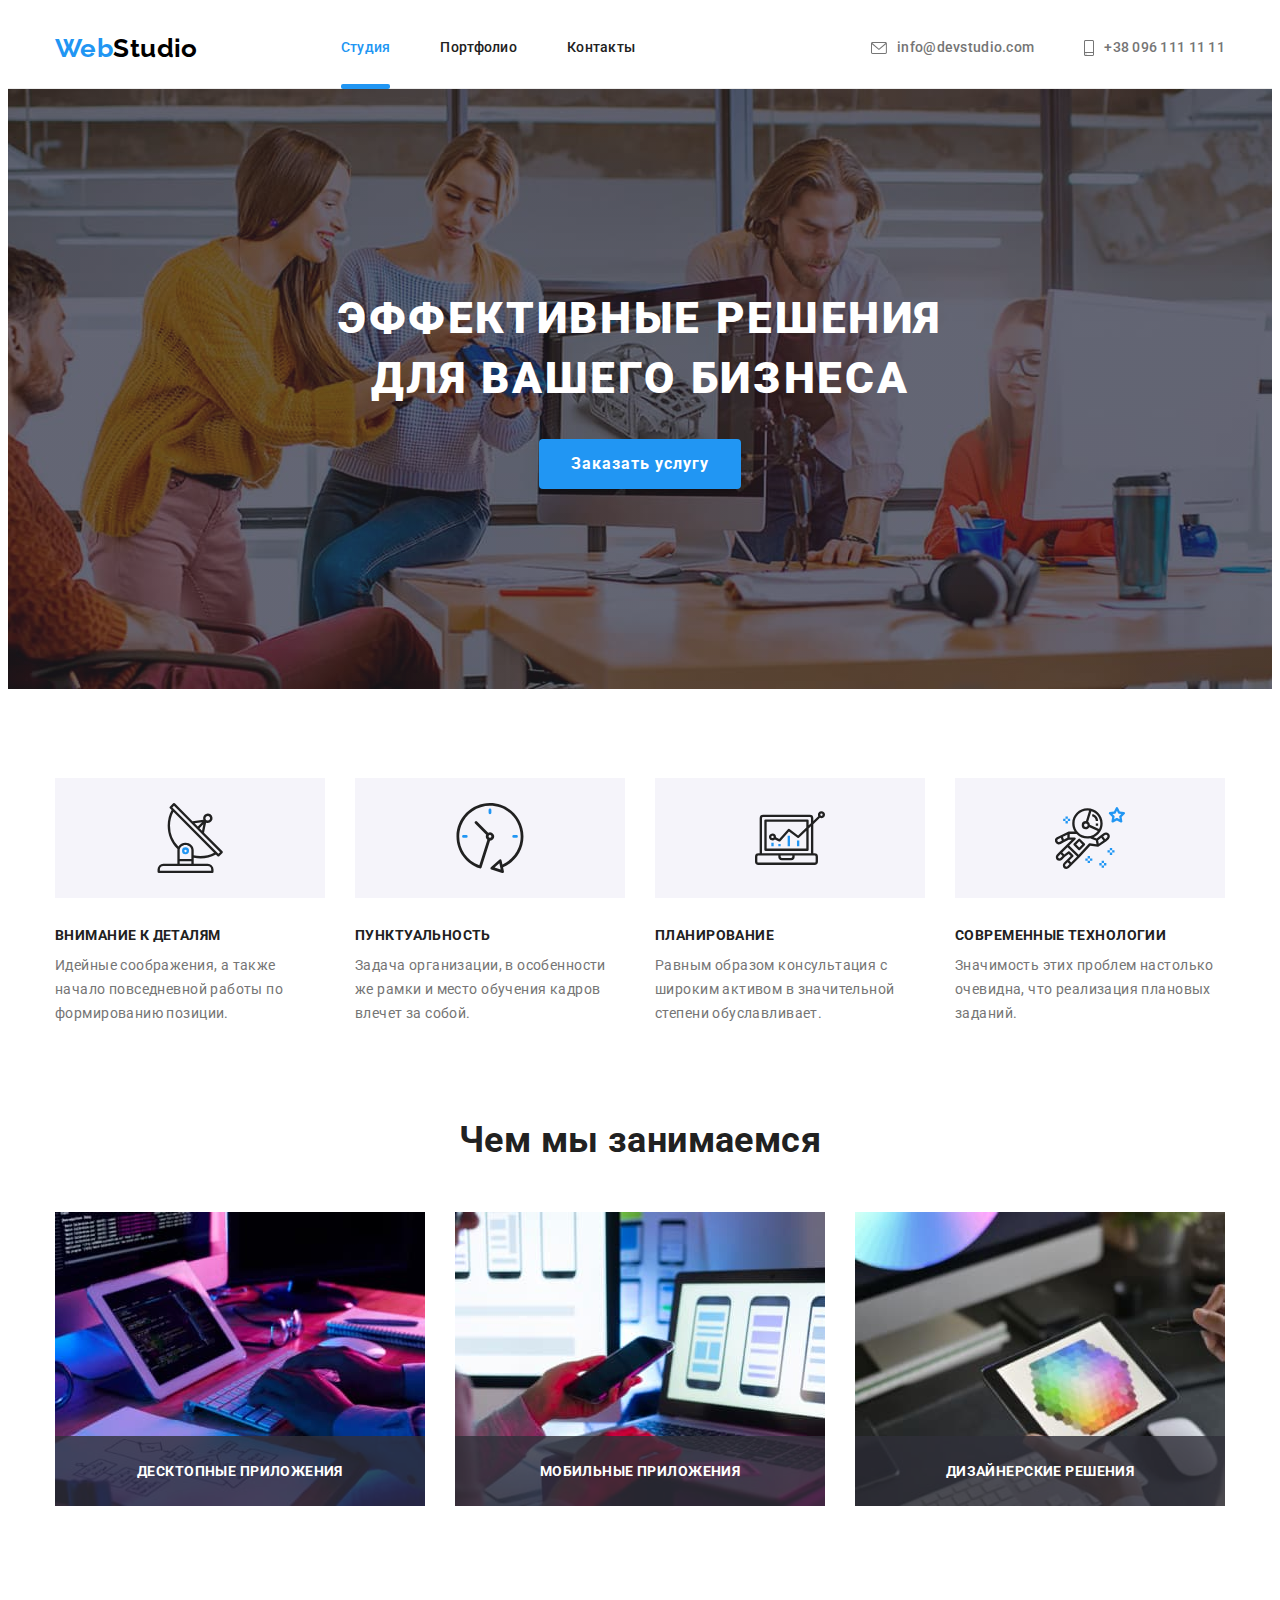
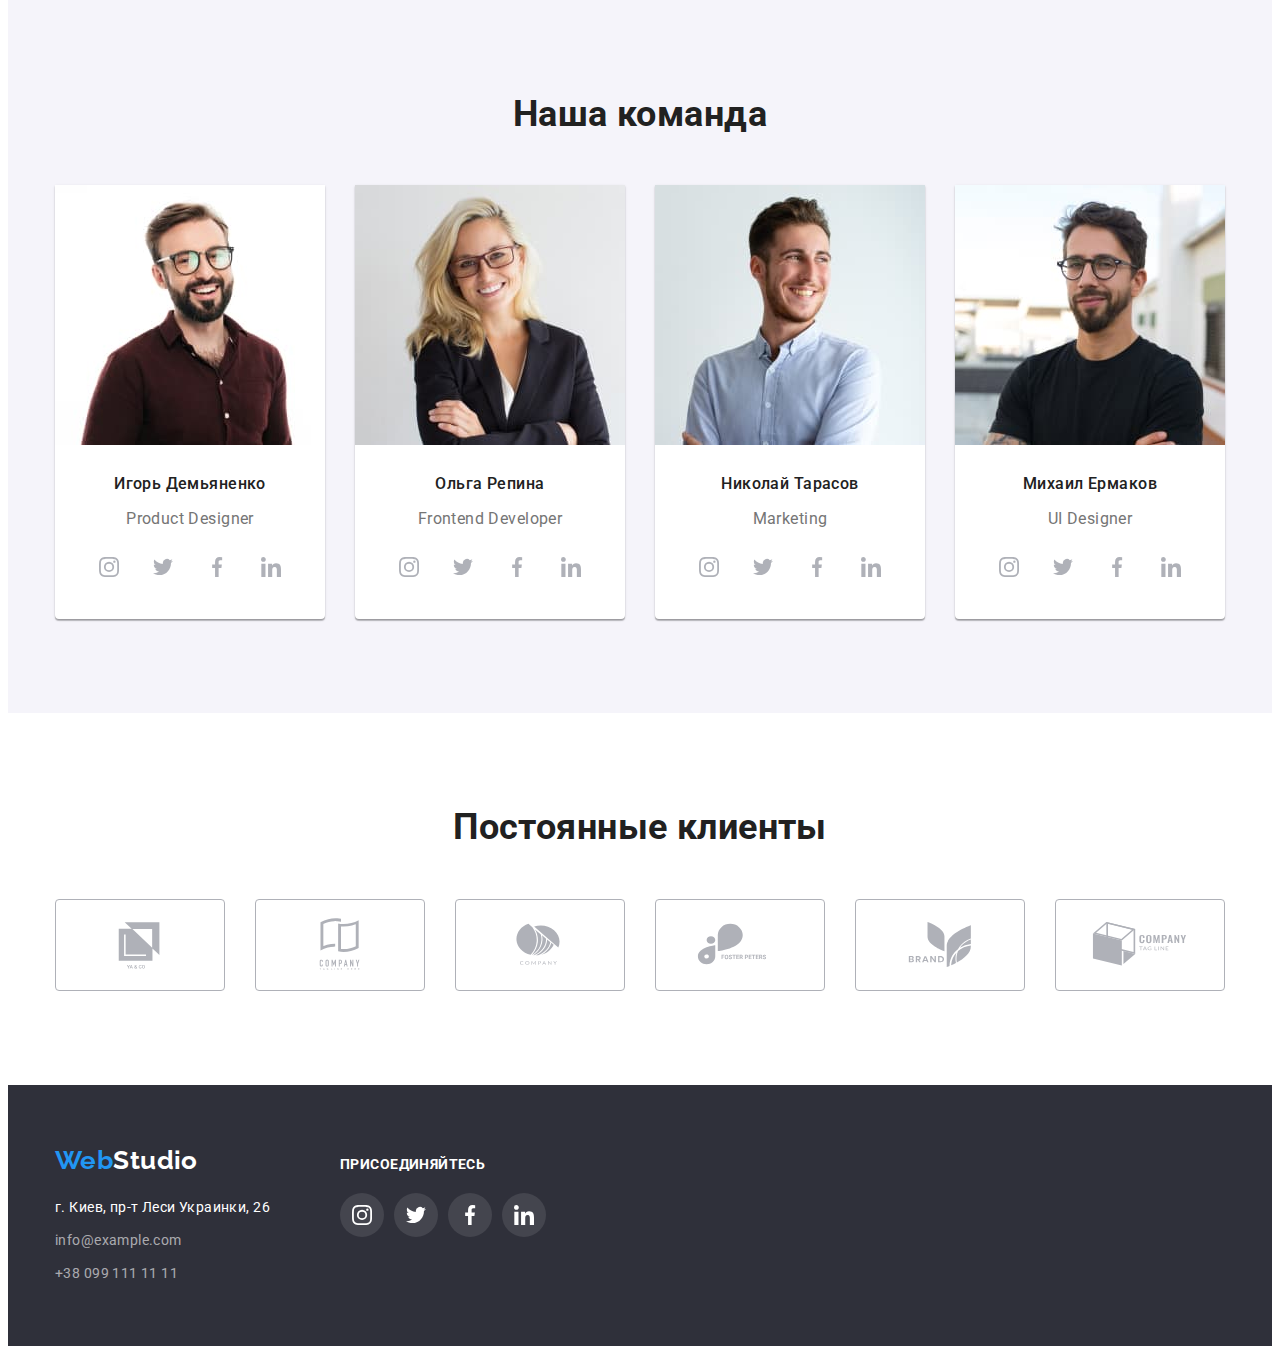
==== commit df8b6e1e: "допрацювання css" ====
--- a/index.html
+++ b/index.html
@@ -36,13 +36,13 @@
           >
           <ul class="site-nav list">
             <li class="item current">
-              <a class="site-nav-link current link" href="">Студия</a>
-            </li>
-            <li class="item">
-              <a class="site-nav-link link" href="./portfolio.html">Портфолио</a>
-            </li>
-            <li class="item">
-              <a class="site-nav-link link" href="">Контакты</a>
+              <a class="site-nav-item current link" href="">Студия</a>
+            </li>
+            <li class="item">
+              <a class="site-nav-item link" href="./portfolio.html">Портфолио</a>
+            </li>
+            <li class="item">
+              <a class="site-nav-item link" href="">Контакты</a>
             </li>
           </ul>
         </nav>
@@ -125,38 +125,32 @@
         <div class="container">
           <h2 class="section-title">Чем мы занимаемся</h2>
           <ul class="work-list list">
-            <li class="item">
-              <div class="work">
-                <h3 class="work-item-text">Десктопные приложения</h3>
-                <img
-                  class="pic"
-                  src="./images/about/box-1.jpeg"
-                  alt="Десктопные приложения"
-                  width="370"
-                />
-              </div>
-            </li>
-            <li class="item">
-              <div class="work">
-                <h3 class="work-item-text">Мобильные приложения</h3>
-                <img
-                  class="pic"
-                  src="./images/about/box-2.jpeg"
-                  alt="Мобилиные приложения"
-                  width="370"
-                />
-              </div>
-            </li>
-            <li class="item">
-              <div class="work">
-                <h3 class="work-item-text">Дизайнерские решения</h3>
-                <img
-                  class="pic"
-                  src="./images/about/box-3.jpeg"
-                  alt="Дизайнерские решения"
-                  width="370"
-                />
-              </div>
+            <li class="about-item">
+              <img
+                class="pic"
+                src="./images/about/box-1.jpeg"
+                alt="Десктопные приложения"
+                width="370"
+              />
+              <p class="about-item-text">Десктопные приложения</p>
+            </li>
+            <li class="about-item">
+              <img
+                class="pic"
+                src="./images/about/box-2.jpeg"
+                alt="Мобилиные приложения"
+                width="370"
+              />
+              <p class="about-item-text">Мобильные приложения</p>
+            </li>
+            <li class="about-item">
+              <img
+                class="pic"
+                src="./images/about/box-3.jpeg"
+                alt="Дизайнерские решения"
+                width="370"
+              />
+              <p class="about-item-text">Дизайнерские решения</p>
             </li>
           </ul>
         </div>
--- a/css/style.css
+++ b/css/style.css
@@ -8,6 +8,7 @@
    --primary-black-color: #212121;
    --accent-color: #2196F3;
    --upper-title-text: #757575;
+   --color-social-link: #AFB1B8;
    /* Bg colors */
    --primary-background-color: #E5E5E5;
    --secondary-background-color: #F5F4FA;
@@ -16,7 +17,7 @@
 /* Other */
    --items: 4;
    --indent: 30px;
-   --timing-function: 250 ms cubic-bezier(0.4, 0, 0.2, 1) ease-in-out;
+   --timing-function: 250ms cubic-bezier(0.4, 0, 0.2, 1);
 }
 
 body {
@@ -126,18 +127,20 @@
    margin-right: 0;
 }
 
-
-
-.site-nav-link.current::after {
+.site-nav-item.current::after {
    content: "";
    position: absolute;
    left: 0;
-   bottom: 0;
+   bottom: -1px;
+   display: block;
    width: 100%;
    height: 5px;
    background-color: var(--accent-color);
    border-radius: 2px;
-}
+  
+   transition: opacity var(--timing-function);
+}
+
 
 .site-nav .link {
    display: block;
@@ -186,12 +189,12 @@
    line-height: 1.14;
    letter-spacing: 0.02em;
    text-decoration: none;
+   transition: color var(--timing-function);
 }
 
 .aut-nav .link:hover,
 .aut-nav .link:focus {
    color: var(--accent-color);
-   transition: color var(--timing-function);
 }
 
 .header-icon {
@@ -312,6 +315,10 @@
 }
 /* About */
 
+.about-item {
+   position: relative;
+}
+
 .work-list {
    display: flex;
    justify-content: space-between;
@@ -321,27 +328,7 @@
    margin-right: 30px;
 }
 
-.work {
-   position: relative;
-}
-
-.work-list .work::before {
-   content: "";
-   position: absolute;
-   bottom: 0;
-   left: 0;
-   right: 0;
-   display: block;
-   width: 100%;
-   height: 70px;
-   background-color: rgba(47, 48, 58, 0.8);
-
-}
-
-
-
-
-.work-item-text {
+.about-item-text {
    display: flex;
    flex-direction: column;
    justify-content: center;
@@ -351,13 +338,11 @@
    width: 100%;
    height: 70px;
 
-   font-family: var(--main-font);
    font-weight: 700;
-   font-size: 14px;
-   line-height: 1.14;
    text-align: center;
    text-transform: uppercase;
    color: var(--primary-white-color);
+   background-color: rgba(47, 48, 58, 0.8);;
 }
 
 
@@ -490,7 +475,7 @@
    display: flex;
    align-items: center;
    justify-content: center;
-   color: #AFB1B8;
+   color: var(--color-social-link);
    border-radius: 50%;
    width: 44px;
    height: 44px;
@@ -530,8 +515,8 @@
    justify-content: center;
    width: 170px;
    height: 92px;
-   color: #AFB1B8;
-   border: 1px solid #AFB1B8;
+   color: var(--color-social-link);
+   border: 1px solid var(--color-social-link);
    border-radius: 4px;
 
    transition: 
@@ -641,8 +626,7 @@
    height: 44px;
 
    transition: 
-   background-color var(--timing-function),
-   color var(--timing-function);
+   background-color var(--timing-function);
 }
 
 .footer-social-link:hover,
@@ -682,6 +666,14 @@
 
 .project-link {
    display: block;
+   transition: box-shadow var(--timing-function);
+}
+
+.project-link:hover,
+.project-link:focus {
+   box-shadow: 0px 1px 1px rgba(0, 0, 0, 0.12),
+      0px 4px 4px rgba(0, 0, 0, 0.06),
+      1px 4px 6px rgba(0, 0, 0, 0.16);
 }
 
 
@@ -701,27 +693,52 @@
    font-weight: 400;
    line-height: 1.87;
 }
-
-
-.product-actions {
+.project-list-text {
+   padding: 20px 24px;
+   border: 1px solid #EEEEEE;
+   border-top: none;
+}
+
+/* .project-list {
+   transition: box-shadow var(--timing-function);
+}
+
+.project-list:hover,
+.project-list:focus {
+   box-shadow: 0px 1px 1px rgba(0, 0, 0, 0.12),
+      0px 4px 4px rgba(0, 0, 0, 0.06),
+      1px 4px 6px rgba(0, 0, 0, 0.16);
+} */
+
+.product-thumb {
+   position: relative;
+   overflow: hidden;
+}
+
+.project-overlay {
    position: absolute;
    top: 0;
-   right: 0;
-   transform: translate(0%, 37%);
-
-   display: flex;
-
-   margin-left: 24px;
-   margin-right: 24px;
-
-   opacity: 0;
-   transition: opacity var(--timing-function);
-}
-
-.project-link:hover .product-actions {
-   opacity: 1;
-}
-
+   left: 0;
+
+   transform: translateY(100%);
+
+   width: 100%;
+   height: 100%;
+   display: flex;
+   align-items: center;
+   justify-content: center;
+   padding: 24px;
+   backdrop-filter: blur(5px);
+   background-color: rgba(33, 150, 243, 0.9);
+
+   transition: transform var(--timing-function);
+
+}
+
+.project-link:hover .project-overlay,
+.project-link:focus .project-overlay {
+   transform: translateY(0);
+}
 
 .product-actions-text {
    font-family: var(--main-font);
@@ -729,61 +746,7 @@
    font-size: 18px;
    line-height: 1.55;
    color: var(--primary-white-color);
-
-}
-
-.project-list {
-   transition: box-shadow var(--timing-function);
-}
-
-.project-list:hover,
-.project-list:focus {
-   box-shadow: 0px 1px 1px rgba(0, 0, 0, 0.12),
-      0px 4px 4px rgba(0, 0, 0, 0.06),
-      1px 4px 6px rgba(0, 0, 0, 0.16);
-}
-
-.product-thumb {
-   position: relative;
-   overflow: hidden;
-}
-
-.project-overlay {
-   position: absolute;
-   top: 0;
-   left: 0;
-
-   transform: translateY(100%);
-
-   width: 100%;
-   height: 100%;
-   display: flex;
-   align-items: center;
-   justify-items: center;
-   padding: 24px;
-   backdrop-filter: blur(5px);
-   background-color: rgba(33, 150, 243, 0.9);
-   /* opacity: 0; */
-
-   transition: transform var(--timing-function);
-}
-
-/* .project-link:hover .project-overlay {
-   opacity: 1;
-} */
-
-.project-list:hover .project-overlay {
-   transform: translateY(0);
-}
-
-.project-list-text {
-   padding: 20px 24px;
-   border: 1px solid #EEEEEE;
-   border-top: none;
-}
-
-
-
+}
 /* Modal */
 
 .backdrop {
@@ -793,6 +756,9 @@
    width: 100%;
    height: 100%;
    background-color: rgba(0, 0, 0, 0.2);
+   opacity: 1;
+
+   transform: opacity var(--timing-function);
 }
 
 .backdrop.is-hidden {
@@ -810,7 +776,7 @@
    top: 50%;
    left: 50%;
 
-   min-width: 400px;
+   min-width: 500px;
    min-height: 500px;
 
    background-color: var(--primary-white-color);
@@ -825,24 +791,20 @@
 
 .button-close {
    position: absolute;
+   display: flex;
+   align-items: center;
+   justify-content: center;
    top: 0;
    right: 0;
    margin-top: 8px;
    margin-right: 8px;
-
-   display: flex;
-   align-items: center;
-   justify-content: center;
-
    width: 30px;
    height: 30px;
    padding: 0;
    border: none;
-   border-radius: 50%;
-
    background-color: var(--primary-white-color);
    border: 1px solid rgba(0, 0, 0, 0.1);
-
+   border-radius: 50%;
    cursor: pointer;
 }
 
